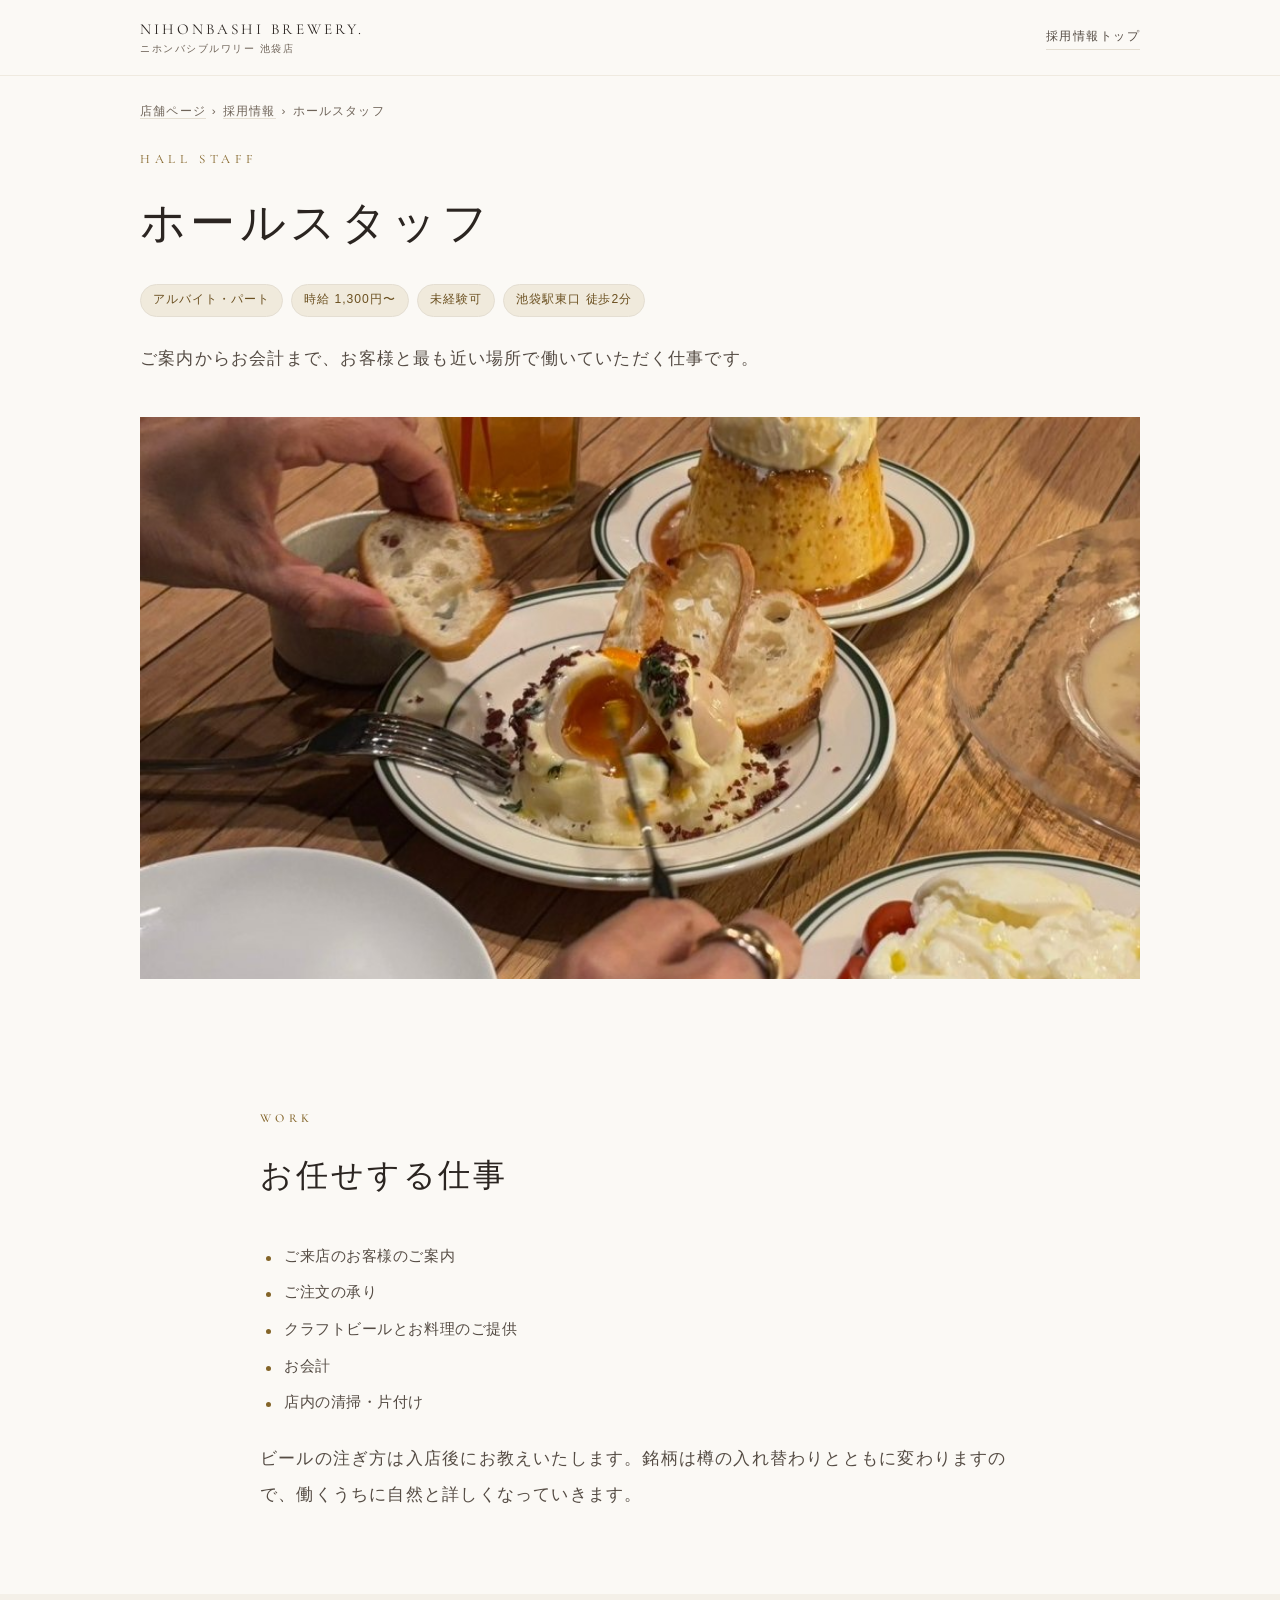
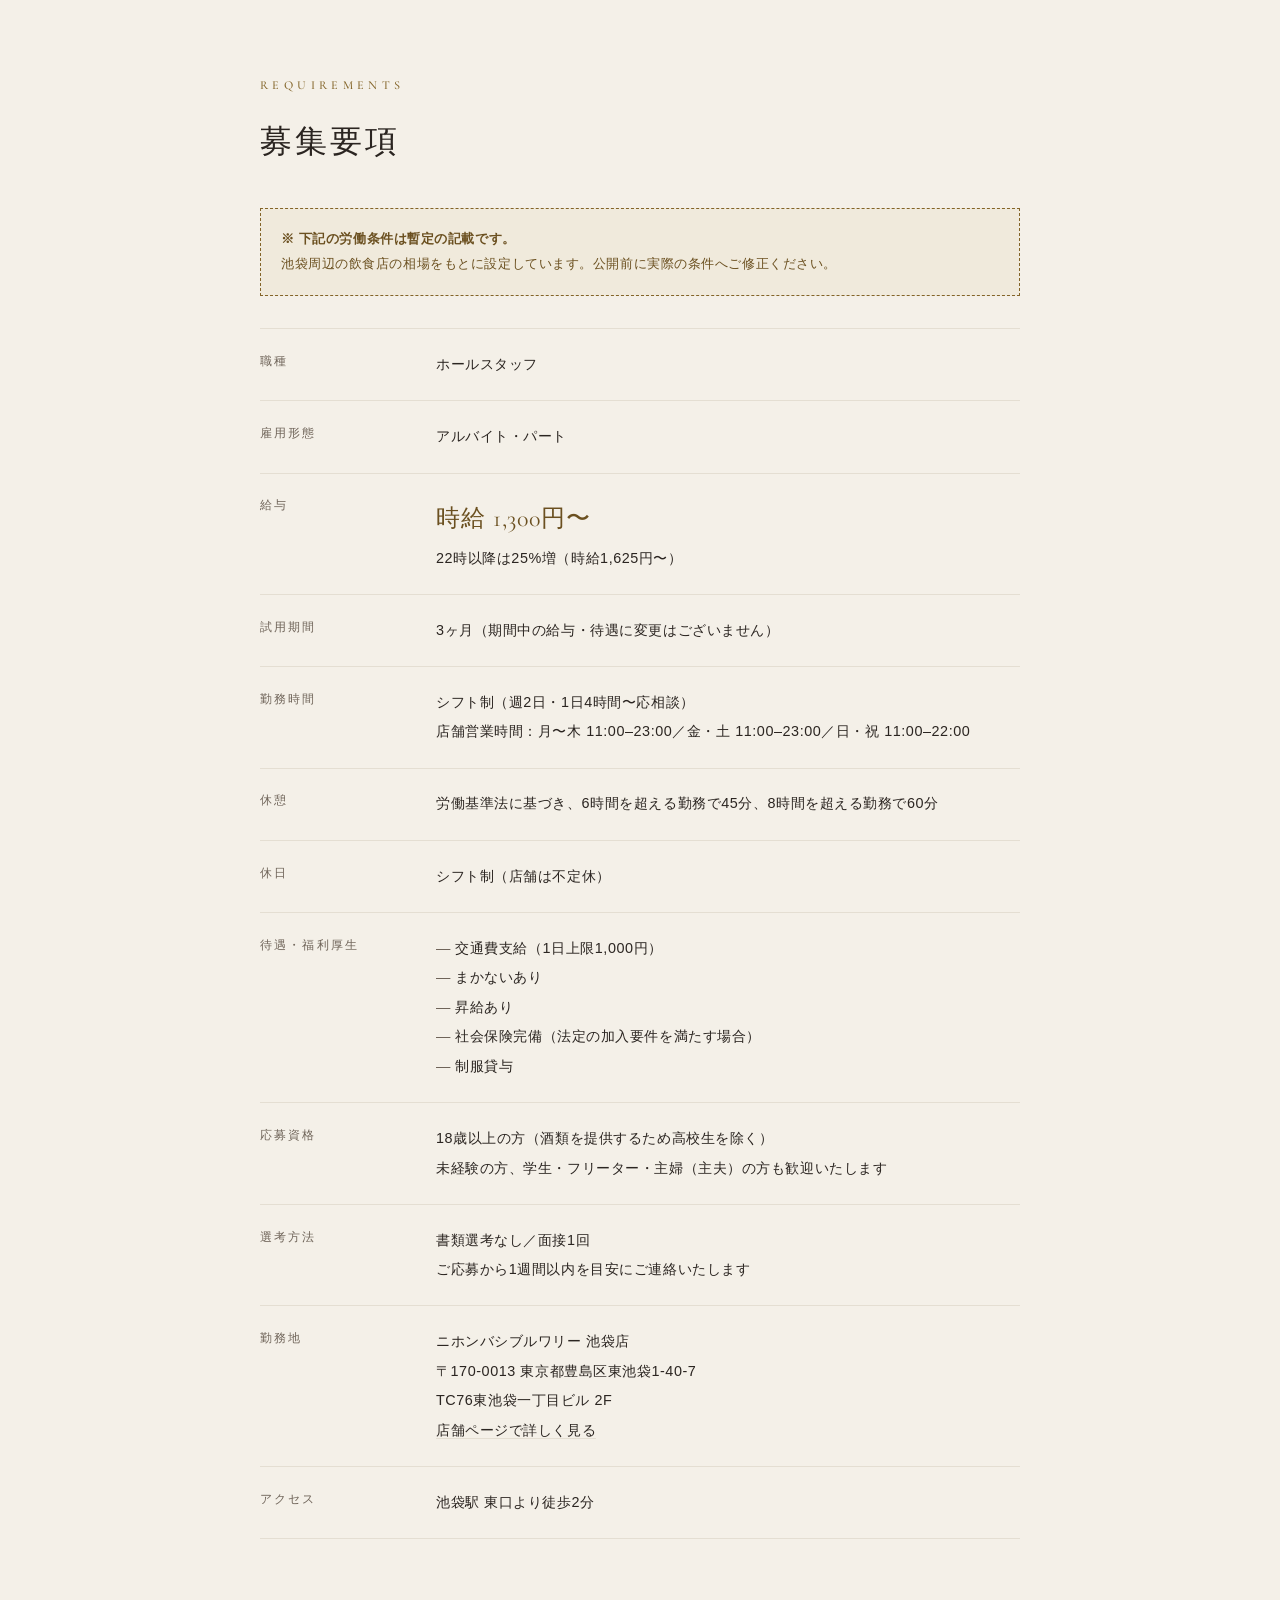
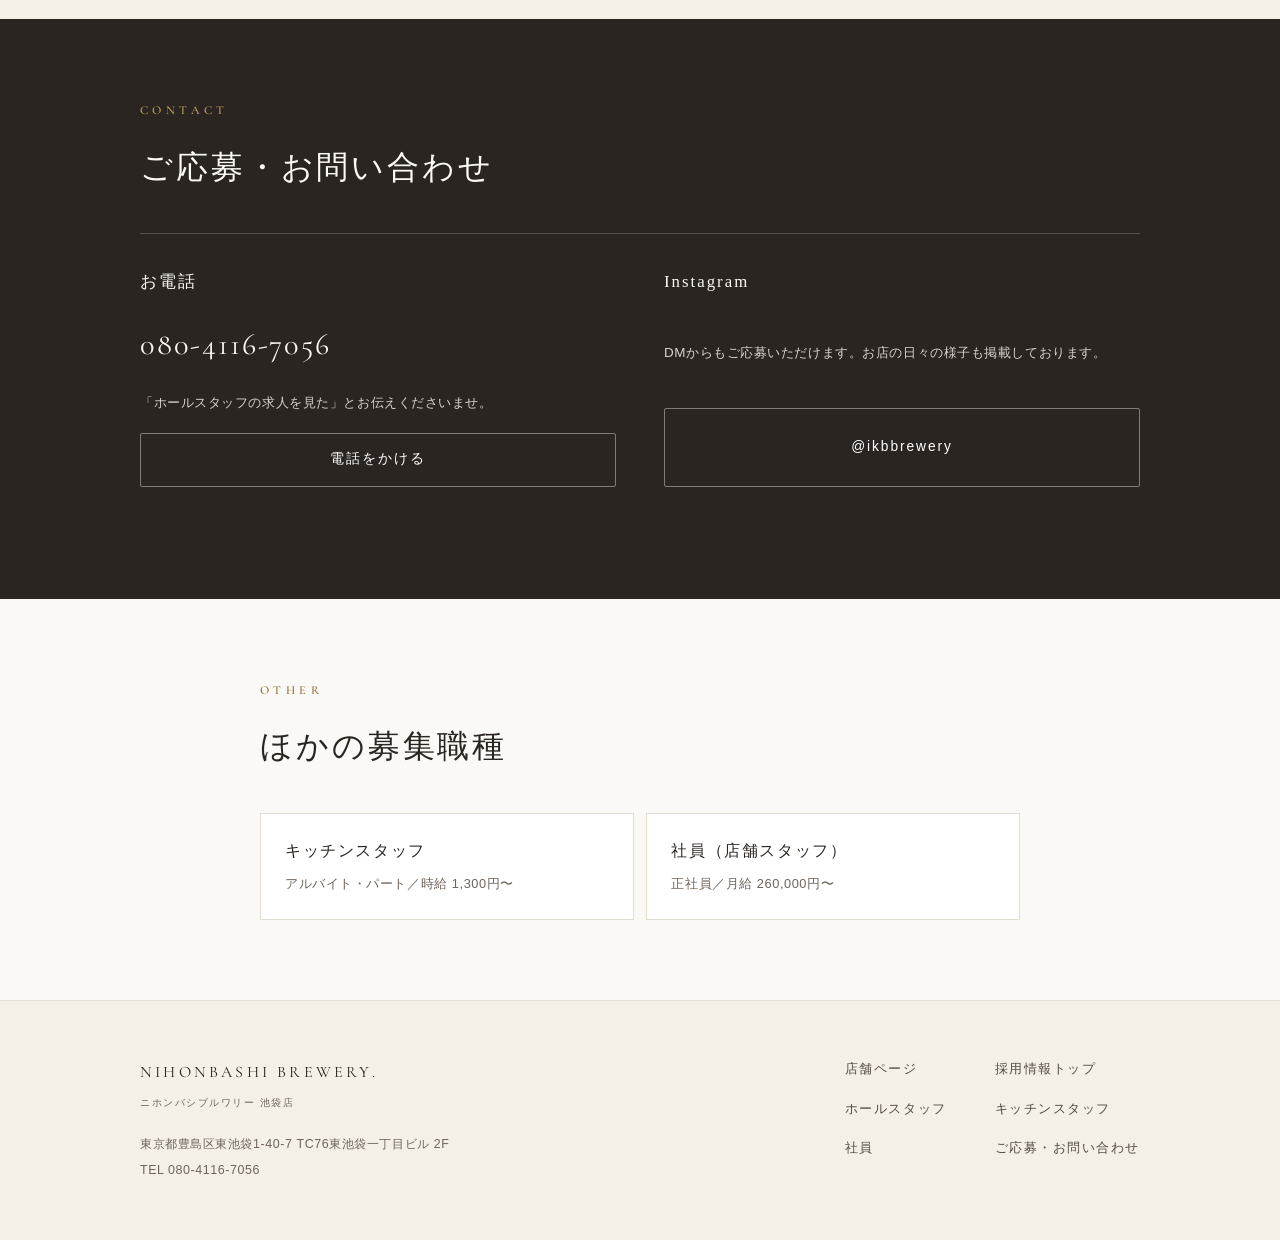
==== recruit-hall.html @ 5396f788 "Split recruitment into per-position pages with JobPosting data Google for Jobs requires one job per " ====
<!DOCTYPE html>
<html lang="ja">
<head>
<meta charset="UTF-8">
<meta name="viewport" content="width=device-width, initial-scale=1">

<!-- ===========================================================
     ！！ 公開前に必ずお読みください ！！

     このページの労働条件は「一般的な相場」に基づく暫定値です。
     実際の条件に置き換えてから公開してください。

       給与     … 池袋周辺の飲食店の相場（時給1,250〜1,400円台）を参考に設定
       東京都最低賃金 … 1,226円（2025年10月3日〜）
       そのほか … 交通費・まかない・試用期間などは一般的な例

     職業安定法により、実際と異なる労働条件の記載は禁じられています。
     また下部の JobPosting 構造化データは、ページ表示と同じ値である
     必要があります。数値を変更する際は両方を必ず揃えてください。

     条件を確定させたら、次の robots メタタグの行を削除してください。
     =========================================================== -->
<meta name="robots" content="noindex, nofollow">

<title>ホールスタッフの求人｜ニホンバシブルワリー 池袋店</title>
<meta name="description" content="ニホンバシブルワリー 池袋店のホールスタッフ（アルバイト・パート／時給 1,300円〜）の募集要項です。池袋駅東口より徒歩2分。ご案内からお会計まで、お客様と最も近い場所で働いていただく仕事です。">
<link rel="canonical" href="https://bigbabyboy24-collab.github.io/lp-test/recruit-hall.html">

<meta property="og:type" content="website">
<meta property="og:site_name" content="ニホンバシブルワリー 池袋店">
<meta property="og:title" content="ホールスタッフの求人｜ニホンバシブルワリー 池袋店">
<meta property="og:description" content="アルバイト・パート／時給 1,300円〜。池袋駅東口より徒歩2分。ご案内からお会計まで、お客様と最も近い場所で働いていただく仕事です。">
<meta property="og:url" content="https://bigbabyboy24-collab.github.io/lp-test/recruit-hall.html">
<meta property="og:image" content="https://bigbabyboy24-collab.github.io/lp-test/images/recruit-og.jpg">
<meta property="og:image:width" content="1200">
<meta property="og:image:height" content="630">
<meta property="og:locale" content="ja_JP">
<meta name="twitter:card" content="summary_large_image">
<meta name="twitter:title" content="ホールスタッフの求人｜ニホンバシブルワリー 池袋店">
<meta name="twitter:description" content="アルバイト・パート／時給 1,300円〜。池袋駅東口より徒歩2分。">
<meta name="twitter:image" content="https://bigbabyboy24-collab.github.io/lp-test/images/recruit-og.jpg">
<meta name="theme-color" content="#FBF9F5">

<link rel="preconnect" href="https://fonts.googleapis.com">
<link rel="preconnect" href="https://fonts.gstatic.com" crossorigin>
<link rel="stylesheet" href="https://fonts.googleapis.com/css2?family=Cormorant+Garamond:wght@400;500&display=swap">

<!-- ===== 構造化データ（JobPosting）=====
     ページ上の表示と同じ値にしてください。数値を変えたら両方を更新すること。
     datePosted / validThrough は公開時の日付に差し替えてください。 -->
<script type="application/ld+json">
{
  "@context": "https://schema.org",
  "@type": "JobPosting",
  "title": "ホールスタッフ",
  "description": "<p>ご案内からお会計まで、お客様と最も近い場所で働いていただく仕事です。</p><ul><li>ご来店のお客様のご案内</li><li>ご注文の承り</li><li>クラフトビールとお料理のご提供</li><li>お会計</li><li>店内の清掃・片付け</li></ul><p>ビールの注ぎ方は入店後にお教えいたします。銘柄は樽の入れ替わりとともに変わりますので、働くうちに自然と詳しくなっていきます。</p>",
  "identifier": { "@type": "PropertyValue", "name": "ニホンバシブルワリー 池袋店", "value": "recruit-hall" },
  "datePosted": "2026-07-28",
  "validThrough": "2026-12-31",
  "employmentType": "PART_TIME",
  "hiringOrganization": {
    "@type": "Organization",
    "name": "ニホンバシブルワリー 池袋店",
    "sameAs": "https://bigbabyboy24-collab.github.io/lp-test/",
    "logo": "https://bigbabyboy24-collab.github.io/lp-test/images/og.jpg"
  },
  "jobLocation": {
    "@type": "Place",
    "address": {
      "@type": "PostalAddress",
      "streetAddress": "東池袋1-40-7 TC76東池袋一丁目ビル 2F",
      "addressLocality": "豊島区",
      "addressRegion": "東京都",
      "postalCode": "170-0013",
      "addressCountry": "JP"
    }
  },
  "baseSalary": {
    "@type": "MonetaryAmount",
    "currency": "JPY",
    "value": { "@type": "QuantitativeValue", "value": 1300, "unitText": "HOUR" }
  },
  "jobLocationType": null,
  "directApply": false
}
</script>

<style>
:root {
  --paper:#FBF9F5; --paper-2:#F4F0E8; --white:#FFF; --line:#E4DED2; --line-2:#EFEAE0;
  --ink:#2B2521; --ink-2:#554C44; --ink-3:#6F6459;
  --bronze:#836428; --bronze-deep:#6B5020; --bronze-tint:#F0EADC;
  --header-h:62px; --r:2px;
  --mincho:"Hiragino Mincho ProN","Yu Mincho","YuMincho","Noto Serif JP","MS PMincho",serif;
  --gothic:"Hiragino Sans","Hiragino Kaku Gothic ProN","Yu Gothic","YuGothic","Noto Sans JP","Helvetica Neue",Arial,sans-serif;
  --latin:"Cormorant Garamond","Palatino",Georgia,serif;
  --ease:cubic-bezier(.25,.46,.45,.94);
}
*,*::before,*::after{box-sizing:border-box}
html{scroll-behavior:smooth;scroll-padding-top:calc(var(--header-h) + 12px);-webkit-text-size-adjust:100%}
body{margin:0;background:var(--paper);color:var(--ink-2);font-family:var(--gothic);
  font-size:16px;line-height:1.95;letter-spacing:.035em;-webkit-font-smoothing:antialiased;overflow-wrap:anywhere}
img,svg{display:block;max-width:100%;border:0}
img{height:auto}
ul,ol,dl,dd,figure{margin:0;padding:0}
li{list-style:none}
h1,h2,h3,p{margin:0}
a{color:inherit;text-decoration:none}
:focus-visible{outline:2px solid var(--bronze);outline-offset:4px}
@media (prefers-reduced-motion:reduce){
  html{scroll-behavior:auto}
  *,*::before,*::after{animation-duration:.001ms!important;transition-duration:.001ms!important}
}
.container{width:min(1000px,100% - 2.5rem);margin-inline:auto}
.narrow{width:min(760px,100% - 2.5rem);margin-inline:auto}
.skip-link{position:absolute;left:-9999px;top:0;z-index:200;padding:.8rem 1.25rem;background:var(--ink);color:var(--paper)}
.skip-link:focus{left:0}
.note{margin-top:1.5rem;color:var(--ink-3);font-size:.78rem;line-height:1.95}

.label{display:block;margin-bottom:1.1rem;font-family:var(--latin);font-size:.76rem;font-weight:500;
  letter-spacing:.36em;text-transform:uppercase;color:var(--bronze)}
.title{font-family:var(--mincho);font-weight:500;font-size:clamp(1.4rem,5.2vw,2rem);
  line-height:1.65;letter-spacing:.09em;color:var(--ink)}
.lead{margin-top:1.5rem;font-family:var(--mincho);font-size:clamp(1rem,3.6vw,1.08rem);
  line-height:2.1;letter-spacing:.07em;color:var(--ink-2)}
.section{padding:clamp(3rem,8vw,5rem) 0}
.section-tint{background:var(--paper-2)}
.section-head{margin-bottom:clamp(1.75rem,4vw,2.5rem)}

.btn{display:flex;align-items:center;justify-content:center;gap:.6em;width:100%;min-height:54px;
  padding:.9em 1.75em;border:1px solid transparent;border-radius:var(--r);
  font-size:.86rem;font-weight:500;letter-spacing:.14em;line-height:1.5;text-align:center;cursor:pointer;
  transition:background-color .45s var(--ease),color .45s var(--ease),border-color .45s var(--ease)}
.btn-primary{background:var(--bronze);color:var(--white)}
.btn-primary:hover{background:var(--bronze-deep)}
.btn-outline{background:transparent;color:var(--ink);border-color:var(--line)}
.btn-outline:hover{background:var(--white);border-color:var(--bronze)}
.btn-onDark{background:transparent;color:var(--white);border-color:rgba(255,255,255,.4)}
.btn-onDark:hover{background:rgba(255,255,255,.1);border-color:#fff}

.site-header{position:fixed;inset:0 0 auto 0;z-index:100;height:var(--header-h);
  background:rgba(251,249,245,.94);backdrop-filter:saturate(120%) blur(10px);
  -webkit-backdrop-filter:saturate(120%) blur(10px);border-bottom:1px solid var(--line-2)}
.header-inner{height:100%;display:flex;align-items:center;justify-content:space-between;gap:1rem}
.brand{display:grid;gap:.2rem;line-height:1.3}
.brand-en{font-family:var(--latin);font-size:.95rem;letter-spacing:.2em;color:var(--ink)}
.brand-ja{font-size:.6rem;letter-spacing:.16em;color:var(--ink-3)}
.header-back{font-size:.74rem;letter-spacing:.12em;color:var(--ink-2);border-bottom:1px solid var(--line);
  transition:color .45s var(--ease),border-color .45s var(--ease)}
.header-back:hover{color:var(--bronze);border-bottom-color:var(--bronze)}

.crumb{padding-top:calc(var(--header-h) + 1.5rem);font-size:.74rem;letter-spacing:.1em;color:var(--ink-3)}
.crumb a{border-bottom:1px solid var(--line)}
.crumb a:hover{color:var(--bronze);border-bottom-color:var(--bronze)}
.crumb span{margin:0 .5em}

.job-hero{padding:1.5rem 0 clamp(2rem,6vw,3rem)}
.job-en{display:block;margin-bottom:1rem;font-family:var(--latin);font-size:.8rem;
  letter-spacing:.36em;text-transform:uppercase;color:var(--bronze)}
.job-title{font-family:var(--mincho);font-weight:500;font-size:clamp(1.75rem,7vw,2.8rem);
  line-height:1.6;letter-spacing:.1em;color:var(--ink)}
.job-tags{display:flex;flex-wrap:wrap;gap:.5rem;margin-top:1.5rem}
.job-tag{padding:.3em 1em;background:var(--bronze-tint);border:1px solid var(--line);
  border-radius:999px;font-size:.76rem;letter-spacing:.08em;color:var(--bronze-deep)}
.job-figure{overflow:hidden;aspect-ratio:16/9;background:var(--paper-2);margin-top:clamp(1.75rem,5vw,2.5rem)}
.job-figure img{width:100%;height:100%;object-fit:cover}

.duty-list{display:grid;gap:.5rem;margin-top:1.5rem}
.duty-list li{position:relative;padding-left:1.5rem;font-size:.92rem}
.duty-list li::before{content:"";position:absolute;left:.35rem;top:.95em;
  width:5px;height:5px;background:var(--bronze);border-radius:50%}

.req-table{border-top:1px solid var(--line)}
.req-row{display:grid;gap:.3rem;padding:1.15rem 0;border-bottom:1px solid var(--line)}
.req-row dt{font-size:.74rem;letter-spacing:.18em;color:var(--ink-3)}
.req-row dd{font-size:.9rem;line-height:2.05;color:var(--ink)}
.req-row dd a{color:var(--ink);border-bottom:1px solid var(--line)}
.req-row dd a:hover{color:var(--bronze);border-bottom-color:var(--bronze)}
.pay{font-family:var(--latin);font-size:1.5rem;letter-spacing:.04em;color:var(--bronze-deep)}
.welfare-list li{position:relative;padding-left:1.2rem}
.welfare-list li::before{content:"—";position:absolute;left:0;color:var(--ink-3)}

.draft{margin:0 0 clamp(1.5rem,4vw,2rem);padding:1.15rem 1.25rem;
  background:var(--bronze-tint);border:1px dashed var(--bronze);
  font-size:.82rem;line-height:1.9;color:var(--bronze-deep)}
.draft strong{color:var(--bronze-deep)}

.section-dark{background:var(--ink);color:rgba(251,249,245,.86)}
.section-dark .title{color:var(--paper)}
.section-dark .label{color:#C9A961}
.apply-grid{display:grid;gap:0;border-top:1px solid rgba(251,249,245,.2)}
.apply-card{display:grid;gap:1rem;padding:2rem 0;border-bottom:1px solid rgba(251,249,245,.2)}
.apply-card h3{font-family:var(--mincho);font-size:1.05rem;font-weight:500;letter-spacing:.12em;color:var(--paper)}
.apply-card p{font-size:.84rem;color:rgba(251,249,245,.82)}
.apply-tel{font-family:var(--latin);font-size:1.9rem;letter-spacing:.06em;color:var(--paper)}
.apply-tel:hover{opacity:.75}

.other-jobs{display:grid;gap:.8rem;margin-top:1.5rem}
.other-job{display:block;padding:1.35rem 1.5rem;background:var(--white);border:1px solid var(--line);
  transition:border-color .45s var(--ease)}
.other-job:hover{border-color:var(--bronze)}
.other-job strong{display:block;font-family:var(--mincho);font-size:1rem;font-weight:500;
  letter-spacing:.1em;color:var(--ink)}
.other-job span{font-size:.8rem;color:var(--ink-3)}

.site-footer{padding:clamp(2.5rem,7vw,3.5rem) 0 calc(5rem + env(safe-area-inset-bottom));
  background:var(--paper-2);border-top:1px solid var(--line)}
.footer-inner{display:grid;gap:1.75rem}
.site-footer .brand-en{color:var(--ink);font-size:1rem}
.site-footer .brand-ja{color:var(--ink-3);margin-top:.35rem}
.footer-addr{margin-top:1.15rem;font-size:.78rem;line-height:2.1;color:var(--ink-3)}
.footer-nav{display:grid;gap:.9rem}
.footer-nav a{font-size:.8rem;letter-spacing:.12em;color:var(--ink-2);transition:color .45s var(--ease)}
.footer-nav a:hover{color:var(--bronze)}

.sticky-cta{position:fixed;z-index:95;inset:auto 0 0 0;display:grid;grid-template-columns:1fr 1fr;gap:1px;
  background:var(--line);border-top:1px solid var(--line);transform:translateY(110%);
  transition:transform .5s var(--ease)}
.sticky-cta.is-visible{transform:none}
.sticky-cta .btn{min-height:56px;padding:.8em .5em calc(.8em + env(safe-area-inset-bottom));
  border:0;border-radius:0;font-size:.8rem;letter-spacing:.1em}
.sticky-cta .btn-outline{background:var(--paper)}

.reveal{opacity:0;transform:translateY(12px);transition:opacity 1.2s var(--ease),transform 1.2s var(--ease)}
.reveal.is-in{opacity:1;transform:none}

@media (min-width:768px){
  :root{--header-h:76px}
  .container{width:min(1000px,100% - 4rem)}
  .narrow{width:min(760px,100% - 4rem)}
  .req-row{grid-template-columns:9rem 1fr;gap:2rem;padding:1.3rem 0}
  .apply-grid{grid-template-columns:repeat(2,1fr);column-gap:3rem}
  .apply-card{border-bottom:0}
  .other-jobs{grid-template-columns:repeat(2,1fr)}
  .footer-inner{grid-template-columns:1fr auto;gap:4rem;align-items:start}
  .footer-nav{grid-template-columns:repeat(2,auto);gap:.9rem 3rem}
  .site-footer{padding-bottom:clamp(2.5rem,7vw,3.5rem)}
  .sticky-cta{display:none}
}
</style>
</head>
<body>

<a class="skip-link" href="#main">本文へスキップ</a>

<header class="site-header">
  <div class="container header-inner">
    <a class="brand" href="index.html">
      <span class="brand-en">NIHONBASHI BREWERY.</span>
      <span class="brand-ja">ニホンバシブルワリー 池袋店</span>
    </a>
    <a class="header-back" href="recruit.html">採用情報トップ</a>
  </div>
</header>

<main id="main">

  <nav class="container crumb" aria-label="パンくずリスト">
    <a href="index.html">店舗ページ</a><span>›</span><a href="recruit.html">採用情報</a><span>›</span>ホールスタッフ
  </nav>

  <section class="container job-hero">
    <p class="job-en">Hall Staff</p>
    <h1 class="job-title">ホールスタッフ</h1>
    <div class="job-tags">
      <span class="job-tag">アルバイト・パート</span>
      <span class="job-tag">時給 1,300円〜</span>
      <span class="job-tag">未経験可</span>
      <span class="job-tag">池袋駅東口 徒歩2分</span>
    </div>
    <p class="lead">ご案内からお会計まで、お客様と最も近い場所で働いていただく仕事です。</p>

    <figure class="job-figure">
      <img src="images/recruit-2.jpg" alt="お客様の席でデザートを取り分けるホールスタッフの手元" width="1200" height="675" loading="lazy" decoding="async">
    </figure>
  </section>

  <section class="section">
    <div class="narrow">
      <div class="section-head">
        <span class="label">Work</span>
        <h2 class="title">お任せする仕事</h2>
      </div>
      <ul class="duty-list">
          <li>ご来店のお客様のご案内</li>
          <li>ご注文の承り</li>
          <li>クラフトビールとお料理のご提供</li>
          <li>お会計</li>
          <li>店内の清掃・片付け</li>
      </ul>
      <p class="lead">ビールの注ぎ方は入店後にお教えいたします。銘柄は樽の入れ替わりとともに変わりますので、働くうちに自然と詳しくなっていきます。</p>
    </div>
  </section>

  <section class="section section-tint">
    <div class="narrow">
      <div class="section-head">
        <span class="label">Requirements</span>
        <h2 class="title">募集要項</h2>
      </div>

      <p class="draft">
        <strong>※ 下記の労働条件は暫定の記載です。</strong><br>
        池袋周辺の飲食店の相場をもとに設定しています。公開前に実際の条件へご修正ください。
      </p>

      <dl class="req-table">
        <div class="req-row"><dt>職種</dt><dd>ホールスタッフ</dd></div>
        <div class="req-row"><dt>雇用形態</dt><dd>アルバイト・パート</dd></div>
        <div class="req-row"><dt>給与</dt>
          <dd><span class="pay">時給 1,300円〜</span><br>22時以降は25%増（時給1,625円〜）</dd></div>
        <div class="req-row"><dt>試用期間</dt><dd>3ヶ月（期間中の給与・待遇に変更はございません）</dd></div>
        <div class="req-row"><dt>勤務時間</dt><dd>シフト制（週2日・1日4時間〜応相談）<br>店舗営業時間：月〜木 11:00–23:00／金・土 11:00–23:00／日・祝 11:00–22:00</dd></div>
        <div class="req-row"><dt>休憩</dt><dd>労働基準法に基づき、6時間を超える勤務で45分、8時間を超える勤務で60分</dd></div>
        <div class="req-row"><dt>休日</dt><dd>シフト制（店舗は不定休）</dd></div>
        <div class="req-row"><dt>待遇・福利厚生</dt>
          <dd><ul class="welfare-list">
              <li>交通費支給（1日上限1,000円）</li>
              <li>まかないあり</li>
              <li>昇給あり</li>
              <li>社会保険完備（法定の加入要件を満たす場合）</li>
              <li>制服貸与</li>
          </ul></dd></div>
        <div class="req-row"><dt>応募資格</dt><dd>18歳以上の方（酒類を提供するため高校生を除く）<br>未経験の方、学生・フリーター・主婦（主夫）の方も歓迎いたします</dd></div>
        <div class="req-row"><dt>選考方法</dt><dd>書類選考なし／面接1回<br>ご応募から1週間以内を目安にご連絡いたします</dd></div>
        <div class="req-row"><dt>勤務地</dt>
          <dd>ニホンバシブルワリー 池袋店<br>〒170-0013 東京都豊島区東池袋1-40-7<br>TC76東池袋一丁目ビル 2F<br>
          <a href="index.html#info">店舗ページで詳しく見る</a></dd></div>
        <div class="req-row"><dt>アクセス</dt><dd>池袋駅 東口より徒歩2分</dd></div>
      </dl>
    </div>
  </section>

  <section class="section section-dark" id="apply">
    <div class="container">
      <div class="section-head">
        <span class="label">Contact</span>
        <h2 class="title">ご応募・お問い合わせ</h2>
      </div>
      <ul class="apply-grid">
        <li class="apply-card">
          <h3>お電話</h3>
          <a class="apply-tel" href="tel:08041167056">080-4116-7056</a>
          <p>「ホールスタッフの求人を見た」とお伝えくださいませ。</p>
          <a class="btn btn-onDark" href="tel:08041167056">電話をかける</a>
        </li>
        <li class="apply-card">
          <h3>Instagram</h3>
          <p>DMからもご応募いただけます。お店の日々の様子も掲載しております。</p>
          <a class="btn btn-onDark" href="https://www.instagram.com/ikbbrewery/" target="_blank" rel="noopener">@ikbbrewery</a>
        </li>
      </ul>
    </div>
  </section>

  <section class="section">
    <div class="narrow">
      <div class="section-head">
        <span class="label">Other</span>
        <h2 class="title">ほかの募集職種</h2>
      </div>
      <div class="other-jobs">
        <a class="other-job" href="recruit-kitchen.html"><strong>キッチンスタッフ</strong><span>アルバイト・パート／時給 1,300円〜</span></a>
        <a class="other-job" href="recruit-staff.html"><strong>社員（店舗スタッフ）</strong><span>正社員／月給 260,000円〜</span></a>
      </div>
    </div>
  </section>

</main>

<footer class="site-footer" id="siteFooter">
  <div class="container footer-inner">
    <div class="footer-brand">
      <p class="brand-en">NIHONBASHI BREWERY.</p>
      <p class="brand-ja">ニホンバシブルワリー 池袋店</p>
      <p class="footer-addr">東京都豊島区東池袋1-40-7 TC76東池袋一丁目ビル 2F<br>TEL 080-4116-7056</p>
    </div>
    <nav class="footer-nav" aria-label="フッターナビゲーション">
      <a href="index.html">店舗ページ</a>
      <a href="recruit.html">採用情報トップ</a>
      <a href="recruit-hall.html">ホールスタッフ</a>
      <a href="recruit-kitchen.html">キッチンスタッフ</a>
      <a href="recruit-staff.html">社員</a>
      <a href="#apply">ご応募・お問い合わせ</a>
    </nav>
  </div>
</footer>

<div class="sticky-cta" id="stickyCta">
  <a class="btn btn-primary" href="tel:08041167056">お電話でご応募</a>
  <a class="btn btn-outline" href="#apply">応募方法を見る</a>
</div>

<script>
(function(){
  'use strict';
  var cta=document.getElementById('stickyCta'),f=document.getElementById('siteFooter'),
      h=document.querySelector('.job-hero'),io='IntersectionObserver' in window;
  if(io&&cta&&h&&f){
    var past=false,at=false;
    function s(){cta.classList.toggle('is-visible',past&&!at);}
    new IntersectionObserver(function(e){past=!e[0].isIntersecting;s();},{threshold:0}).observe(h);
    new IntersectionObserver(function(e){at=e[0].isIntersecting;s();},{threshold:0}).observe(f);
  }
  if(!io||window.matchMedia('(prefers-reduced-motion: reduce)').matches)return;
  var t=document.querySelectorAll('.job-hero > *,.job-figure,.section-head,.duty-list,.req-table,.apply-card,.other-job');
  Array.prototype.forEach.call(t,function(el,i){el.classList.add('reveal');el.style.transitionDelay=(i%3)*120+'ms';});
  var ob=new IntersectionObserver(function(es){es.forEach(function(e){
    if(e.isIntersecting){e.target.classList.add('is-in');ob.unobserve(e.target);}});},
    {rootMargin:'0px 0px -8% 0px',threshold:.04});
  Array.prototype.forEach.call(t,function(el){ob.observe(el);});
})();
</script>
</body>
</html>
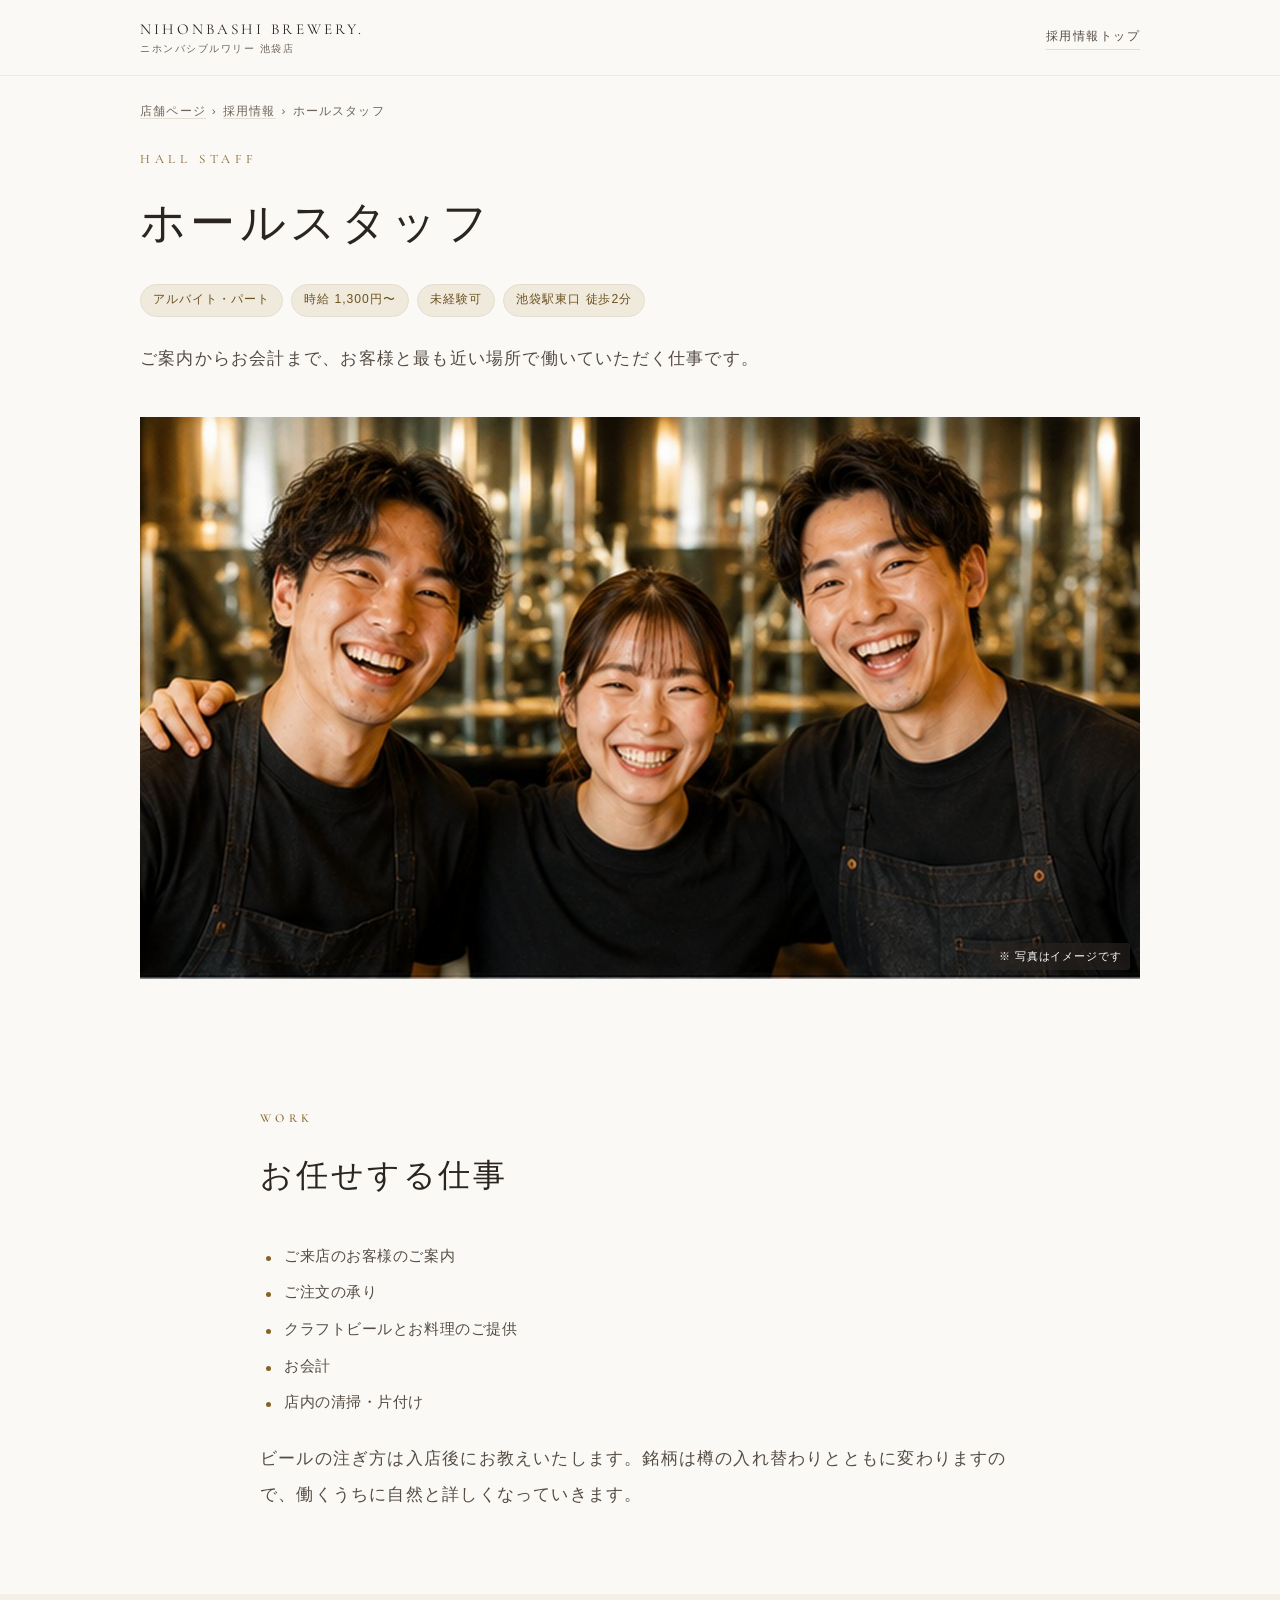
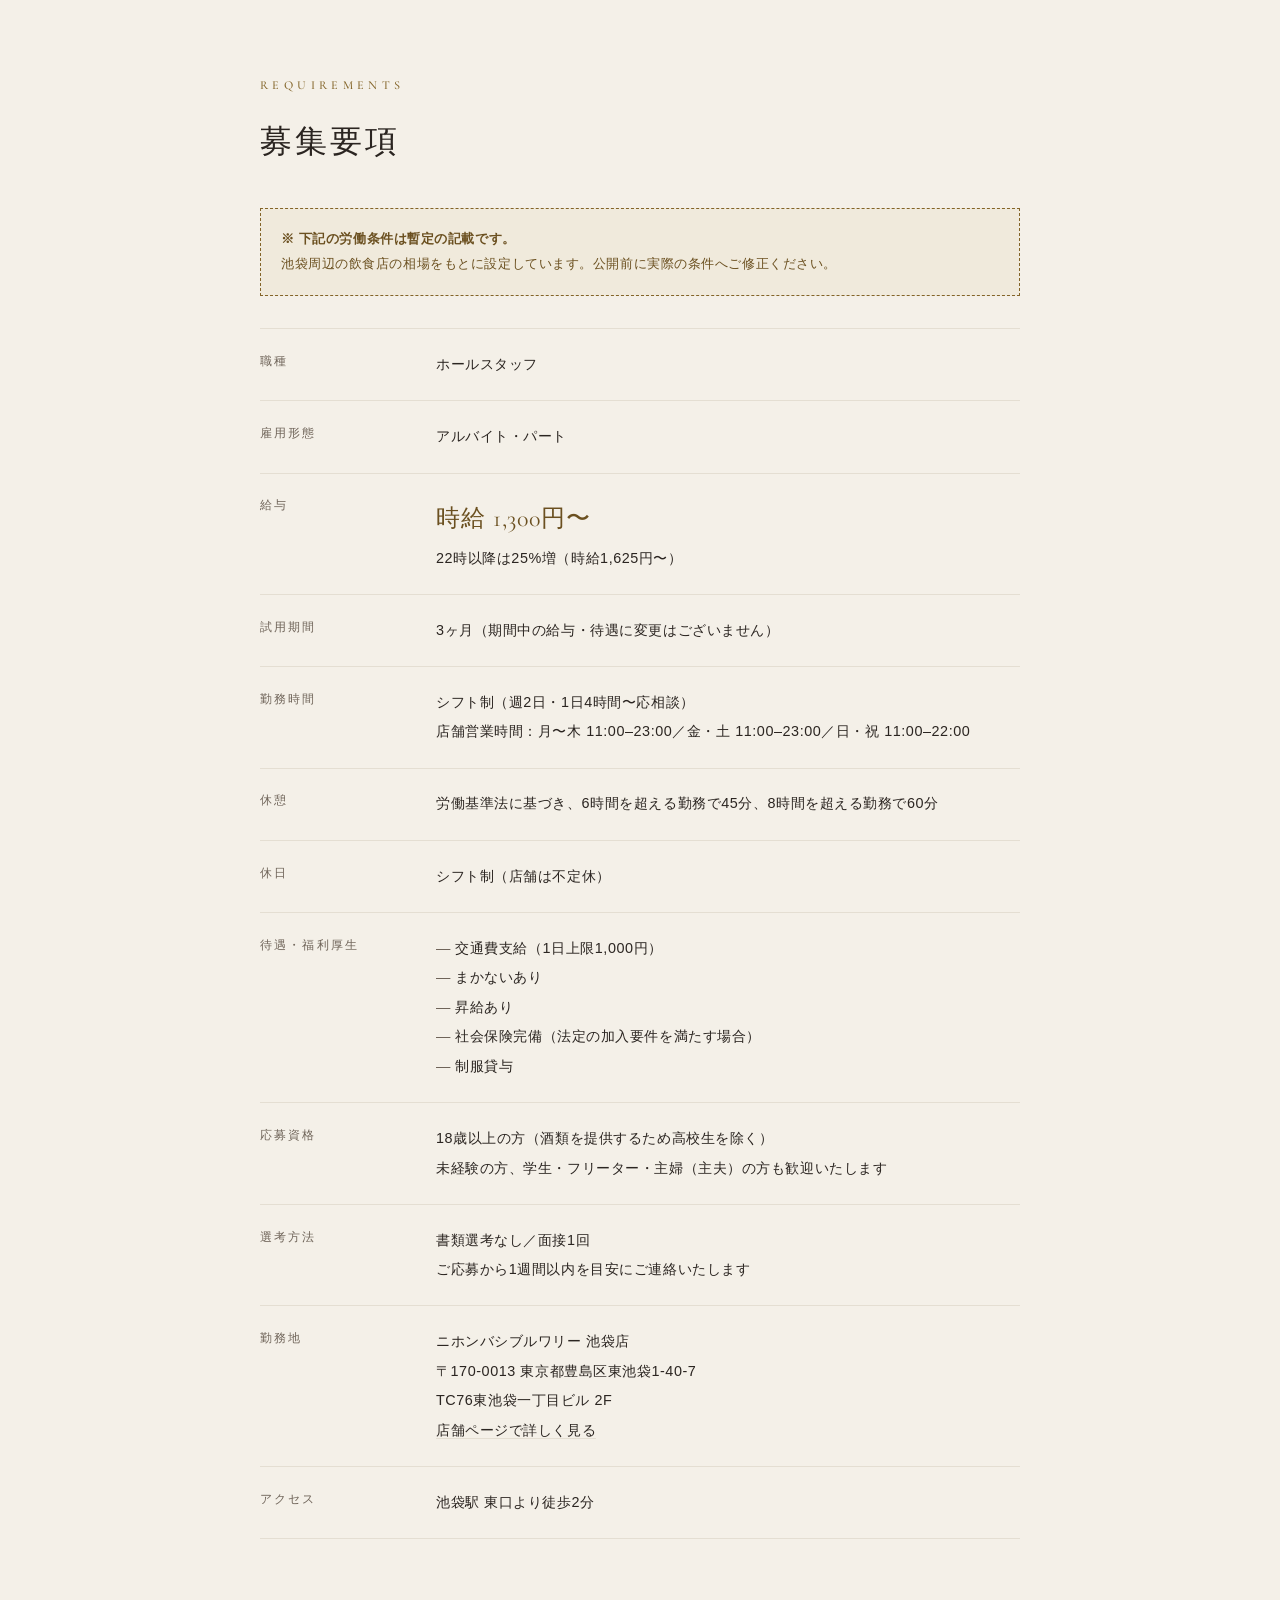
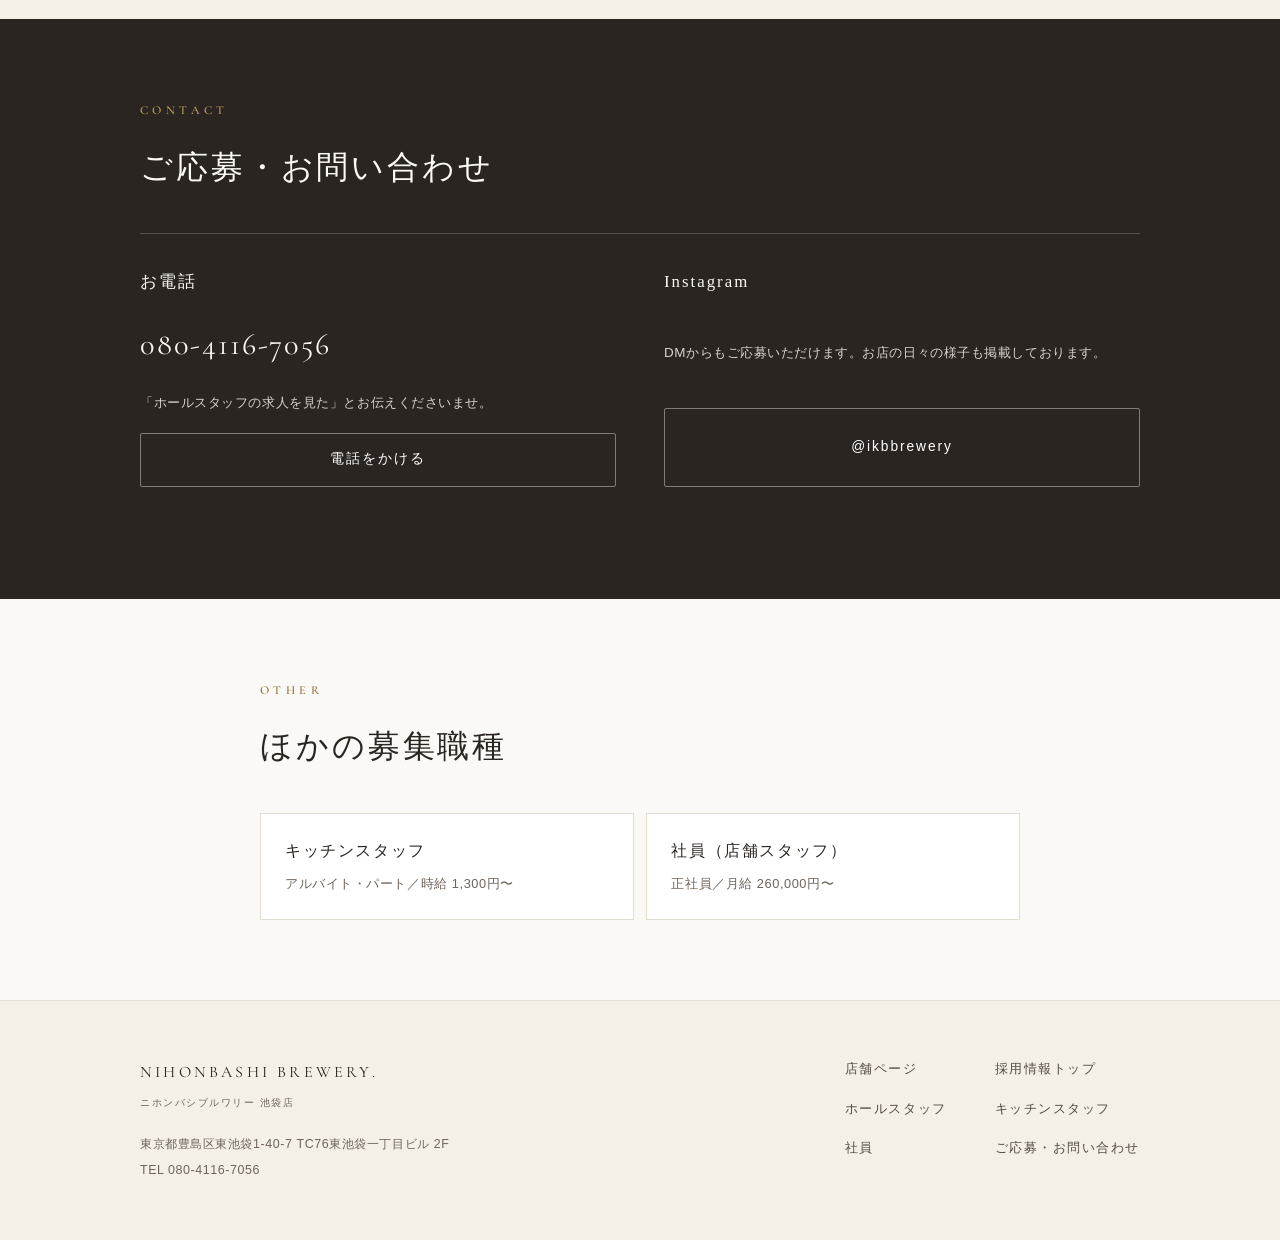
==== commit 1abd6d1e: "Use the supplied team photos on the recruitment pages Swap in the images from the 求人 folder: the rec" ====
--- a/recruit-hall.html
+++ b/recruit-hall.html
@@ -163,7 +163,9 @@
 .job-tag{padding:.3em 1em;background:var(--bronze-tint);border:1px solid var(--line);
   border-radius:999px;font-size:.76rem;letter-spacing:.08em;color:var(--bronze-deep)}
 .job-figure{overflow:hidden;aspect-ratio:16/9;background:var(--paper-2);margin-top:clamp(1.75rem,5vw,2.5rem)}
+.job-figure{position:relative}
 .job-figure img{width:100%;height:100%;object-fit:cover}
+.img-note{position:absolute;right:.6rem;bottom:.6rem;padding:.25em .8em;background:rgba(43,37,33,.62);border-radius:var(--r);font-size:.68rem;letter-spacing:.08em;color:#fff}
 
 .duty-list{display:grid;gap:.5rem;margin-top:1.5rem}
 .duty-list li{position:relative;padding-left:1.5rem;font-size:.92rem}
@@ -270,8 +272,11 @@
     </div>
     <p class="lead">ご案内からお会計まで、お客様と最も近い場所で働いていただく仕事です。</p>
 
+    <!-- ▼ 差し替え箇所：images/recruit-job-hall.jpg（1200×675 / 16:9）
+         現在は生成AIによるイメージ写真です。実在のスタッフではありません。 -->
     <figure class="job-figure">
-      <img src="images/recruit-2.jpg" alt="お客様の席でデザートを取り分けるホールスタッフの手元" width="1200" height="675" loading="lazy" decoding="async">
+      <img src="images/recruit-job-hall.jpg" alt="ホールスタッフのイメージ" width="1200" height="675" loading="lazy" decoding="async">
+      <figcaption class="img-note">※ 写真はイメージです</figcaption>
     </figure>
   </section>
 
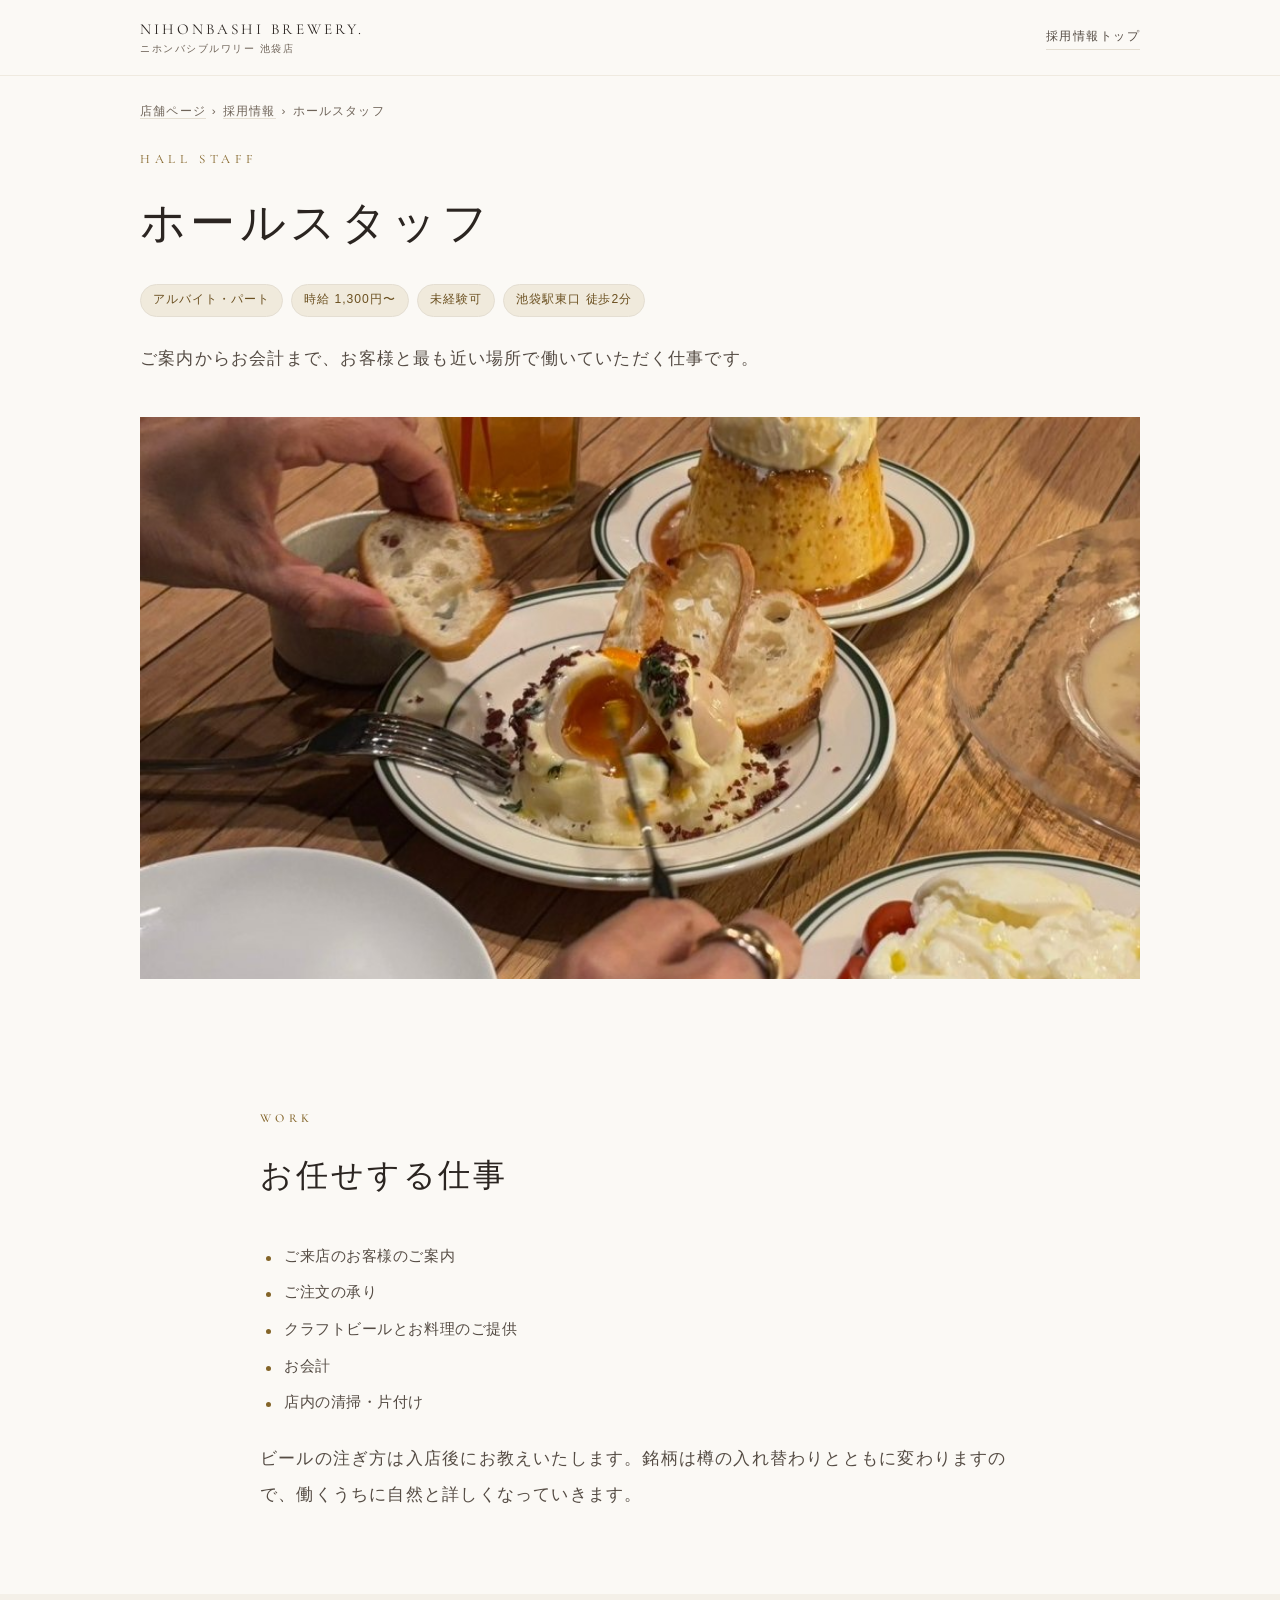
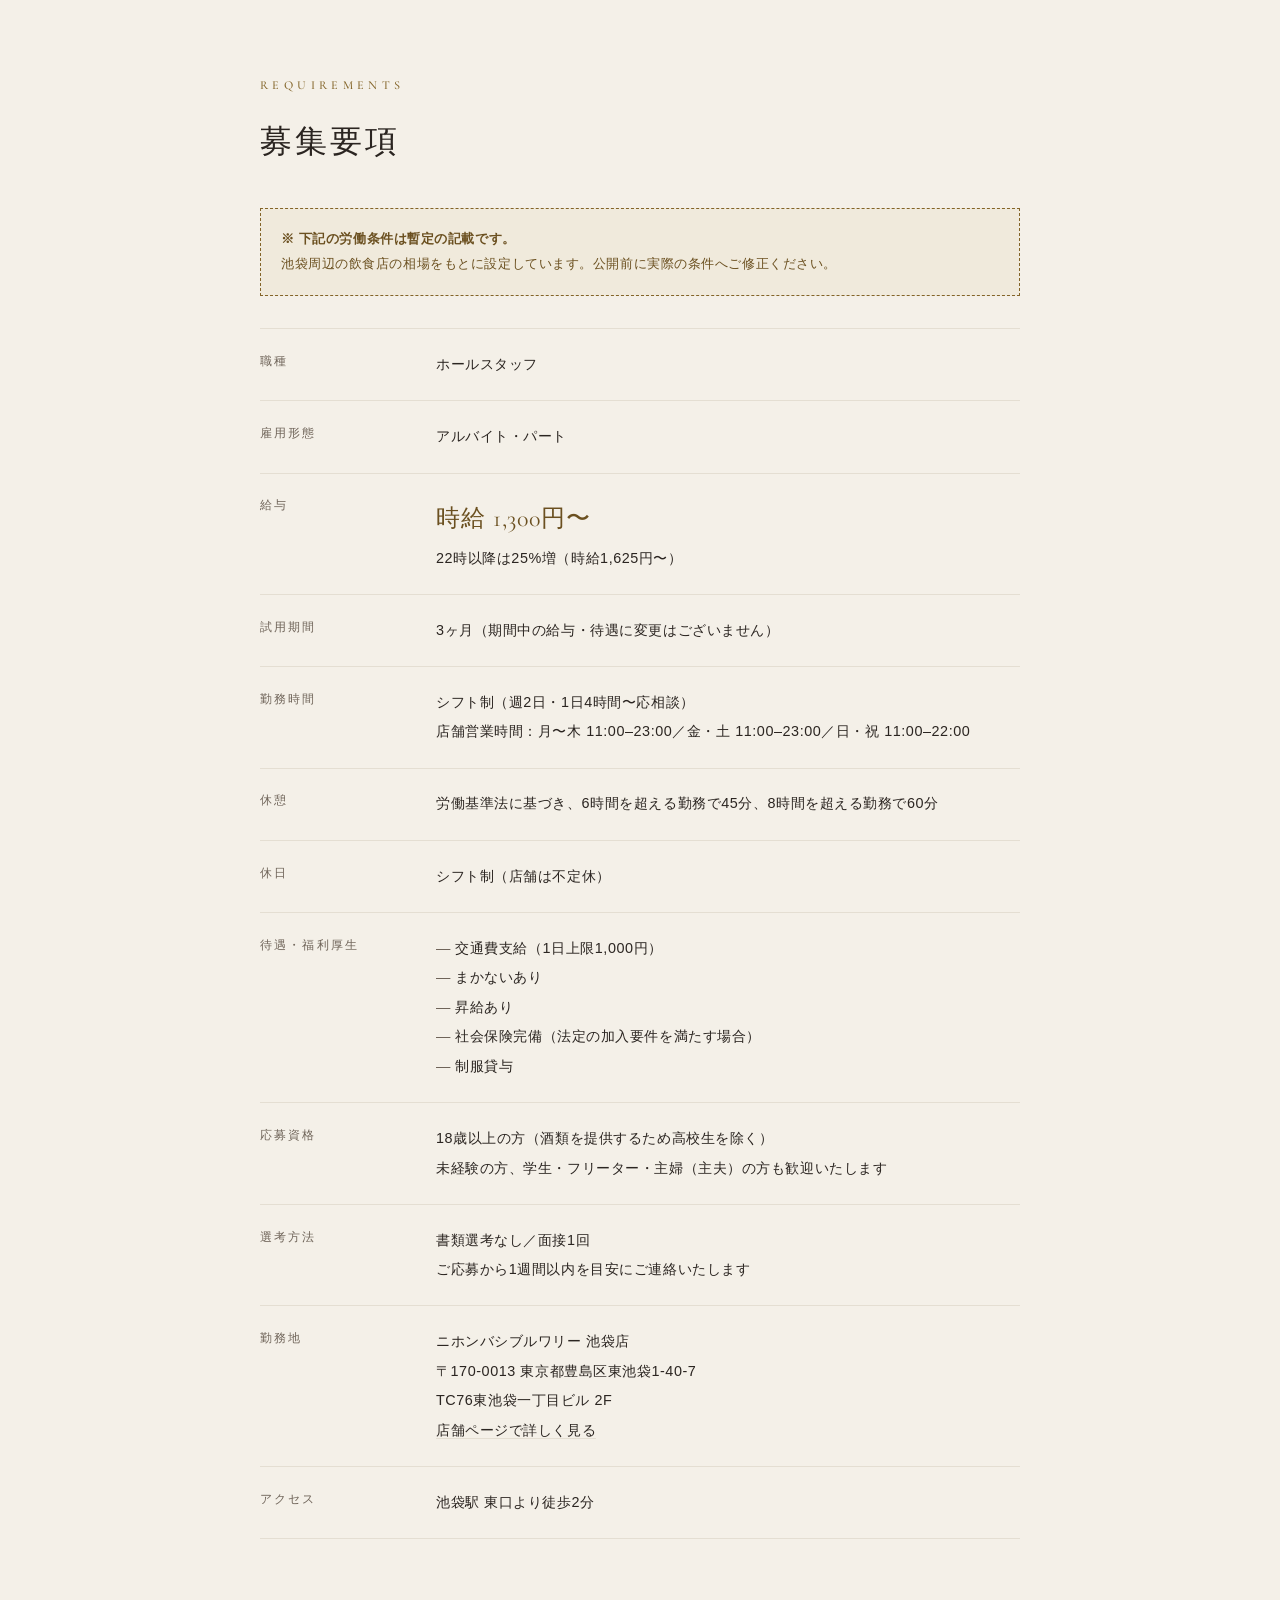
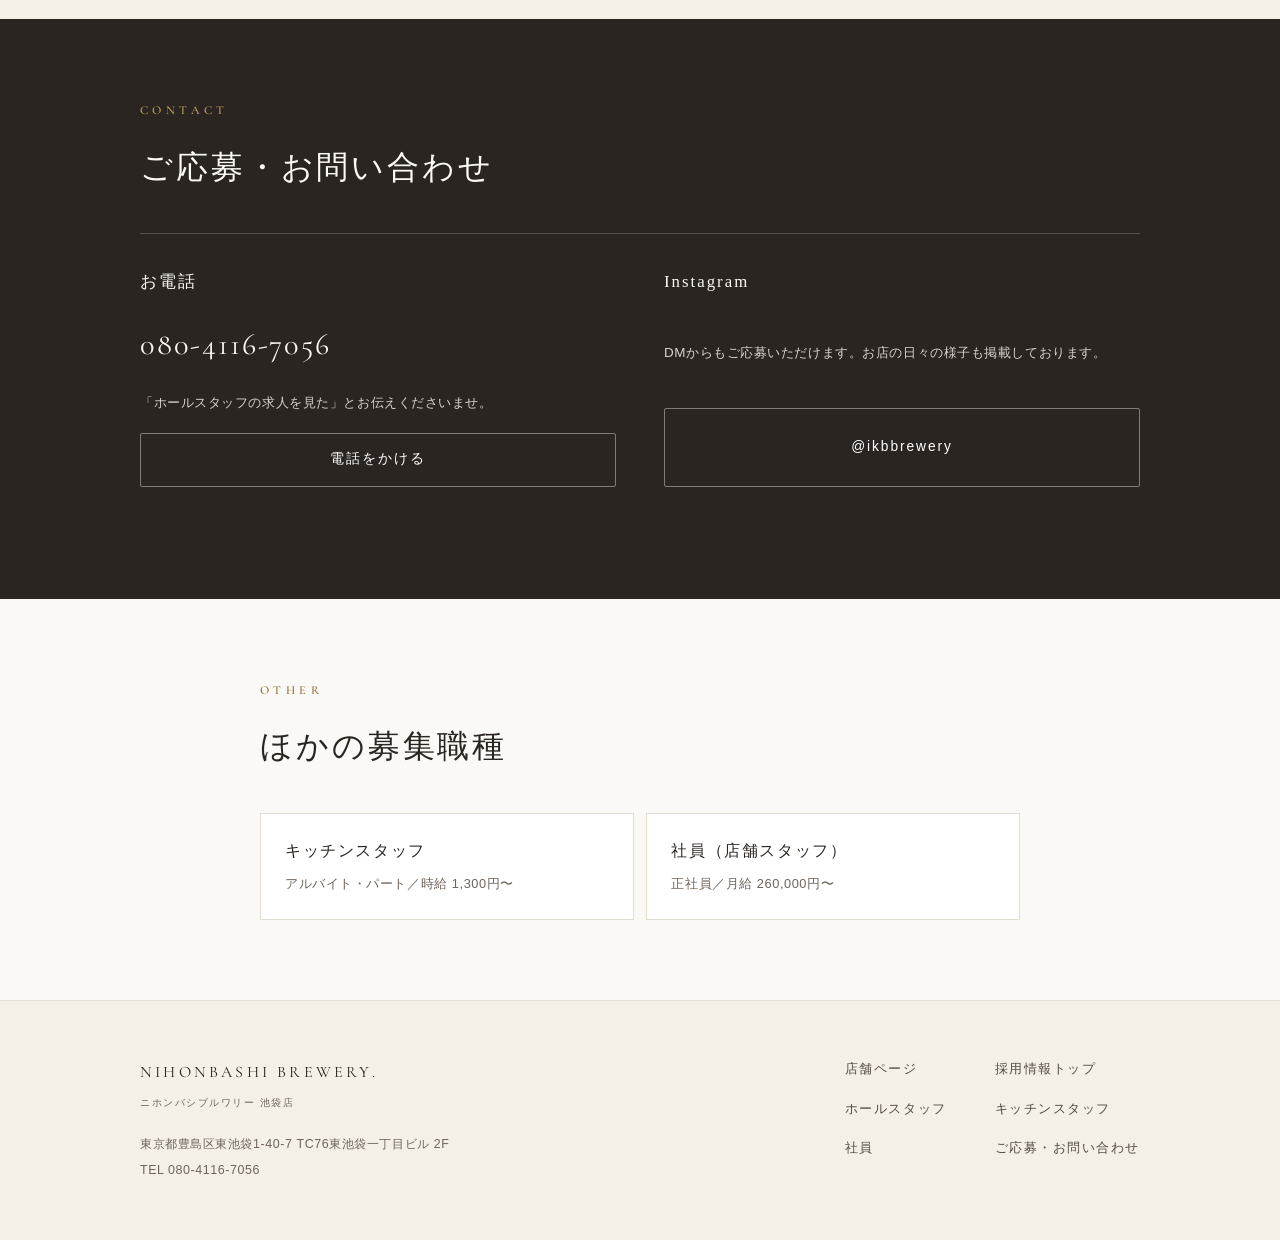
==== commit 6099142e: "Merge pull request #1 from bigbabyboy24-collab/feature/seo-foundation SEO基盤の整備（sitemap / robots / パン" ====
--- a/recruit-hall.html
+++ b/recruit-hall.html
@@ -85,6 +85,34 @@
 }
 </script>
 
+<!-- パンくずの構造化データ -->
+<script type="application/ld+json">
+{
+  "@context": "https://schema.org",
+  "@type": "BreadcrumbList",
+  "itemListElement": [
+    {
+      "@type": "ListItem",
+      "position": 1,
+      "name": "店舗ページ",
+      "item": "https://bigbabyboy24-collab.github.io/lp-test/"
+    },
+    {
+      "@type": "ListItem",
+      "position": 2,
+      "name": "採用情報",
+      "item": "https://bigbabyboy24-collab.github.io/lp-test/recruit.html"
+    },
+    {
+      "@type": "ListItem",
+      "position": 3,
+      "name": "ホールスタッフ",
+      "item": "https://bigbabyboy24-collab.github.io/lp-test/recruit-hall.html"
+    }
+  ]
+}
+</script>
+
 <style>
 :root {
   --paper:#FBF9F5; --paper-2:#F4F0E8; --white:#FFF; --line:#E4DED2; --line-2:#EFEAE0;
@@ -163,9 +191,7 @@
 .job-tag{padding:.3em 1em;background:var(--bronze-tint);border:1px solid var(--line);
   border-radius:999px;font-size:.76rem;letter-spacing:.08em;color:var(--bronze-deep)}
 .job-figure{overflow:hidden;aspect-ratio:16/9;background:var(--paper-2);margin-top:clamp(1.75rem,5vw,2.5rem)}
-.job-figure{position:relative}
 .job-figure img{width:100%;height:100%;object-fit:cover}
-.img-note{position:absolute;right:.6rem;bottom:.6rem;padding:.25em .8em;background:rgba(43,37,33,.62);border-radius:var(--r);font-size:.68rem;letter-spacing:.08em;color:#fff}
 
 .duty-list{display:grid;gap:.5rem;margin-top:1.5rem}
 .duty-list li{position:relative;padding-left:1.5rem;font-size:.92rem}
@@ -272,11 +298,8 @@
     </div>
     <p class="lead">ご案内からお会計まで、お客様と最も近い場所で働いていただく仕事です。</p>
 
-    <!-- ▼ 差し替え箇所：images/recruit-job-hall.jpg（1200×675 / 16:9）
-         現在は生成AIによるイメージ写真です。実在のスタッフではありません。 -->
     <figure class="job-figure">
-      <img src="images/recruit-job-hall.jpg" alt="ホールスタッフのイメージ" width="1200" height="675" loading="lazy" decoding="async">
-      <figcaption class="img-note">※ 写真はイメージです</figcaption>
+      <img src="images/recruit-2.jpg" alt="お客様の席でデザートを取り分けるホールスタッフの手元" width="1200" height="675" loading="lazy" decoding="async">
     </figure>
   </section>
 
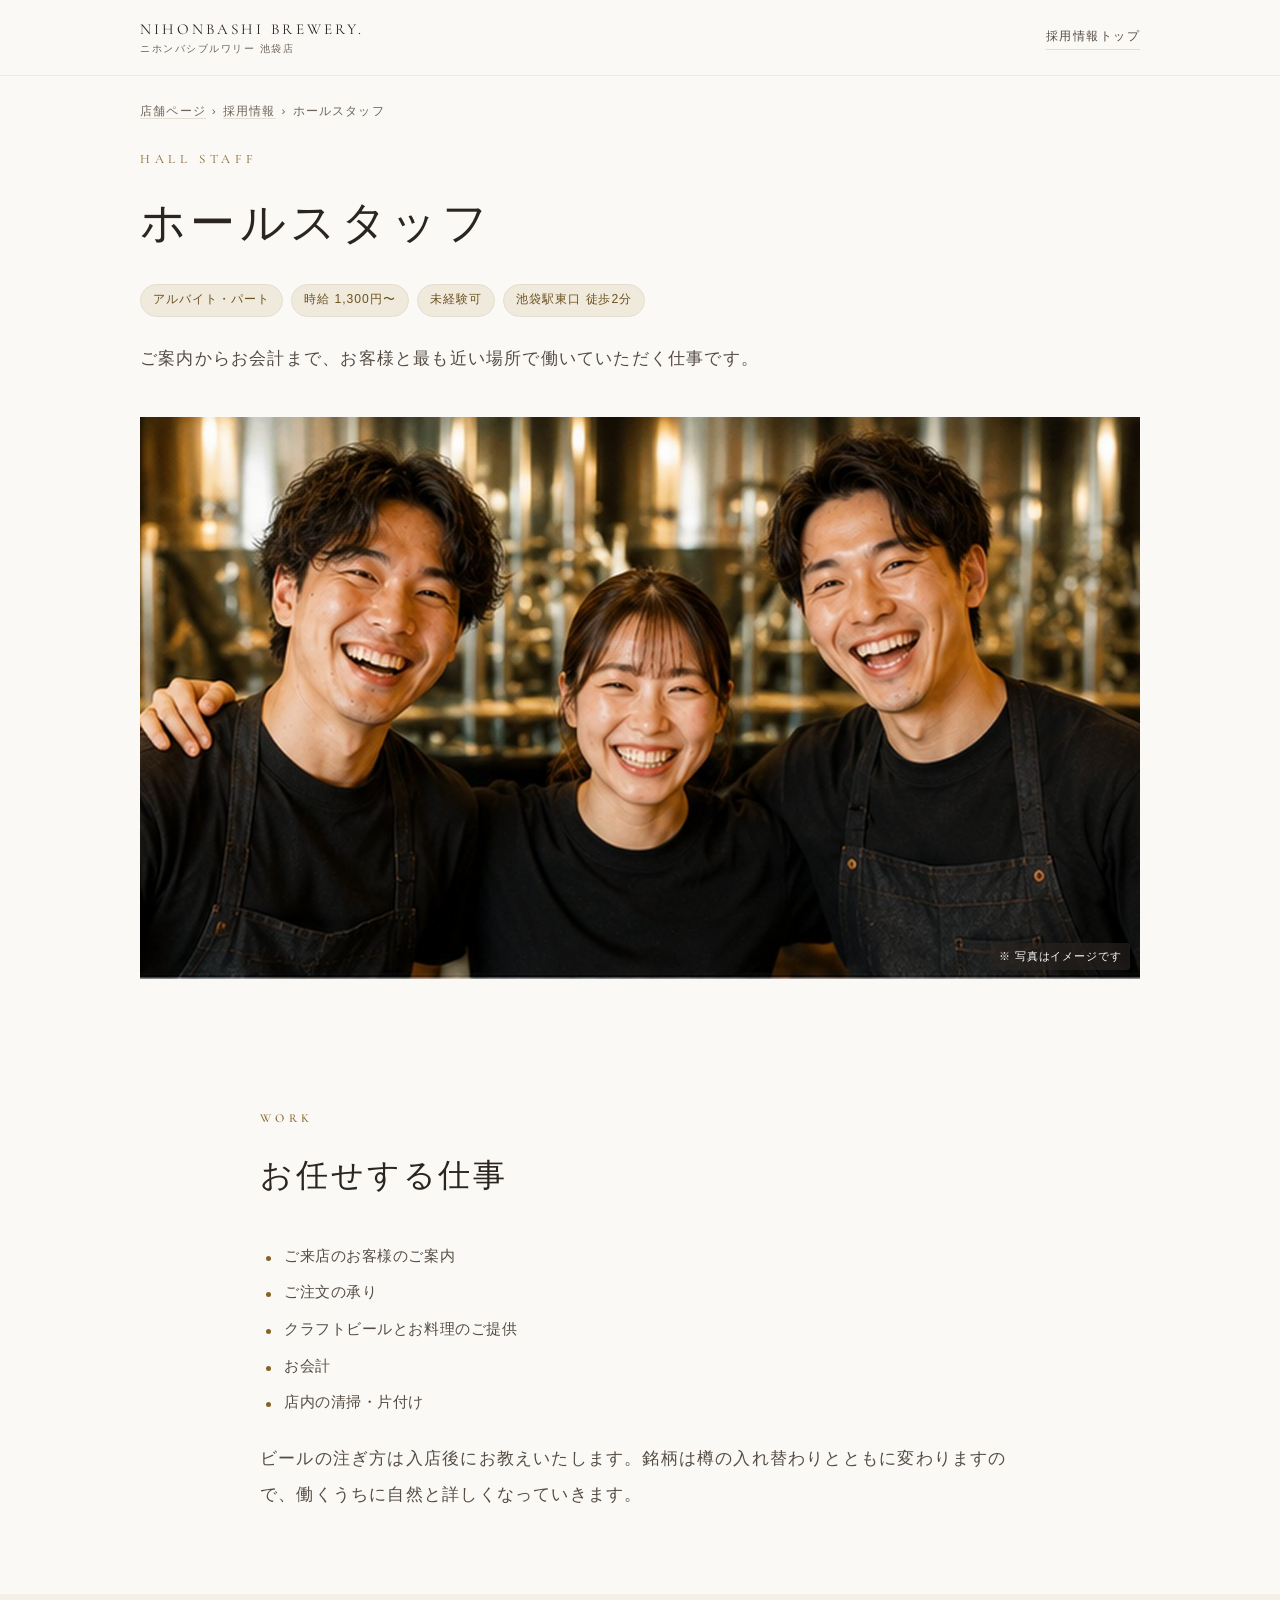
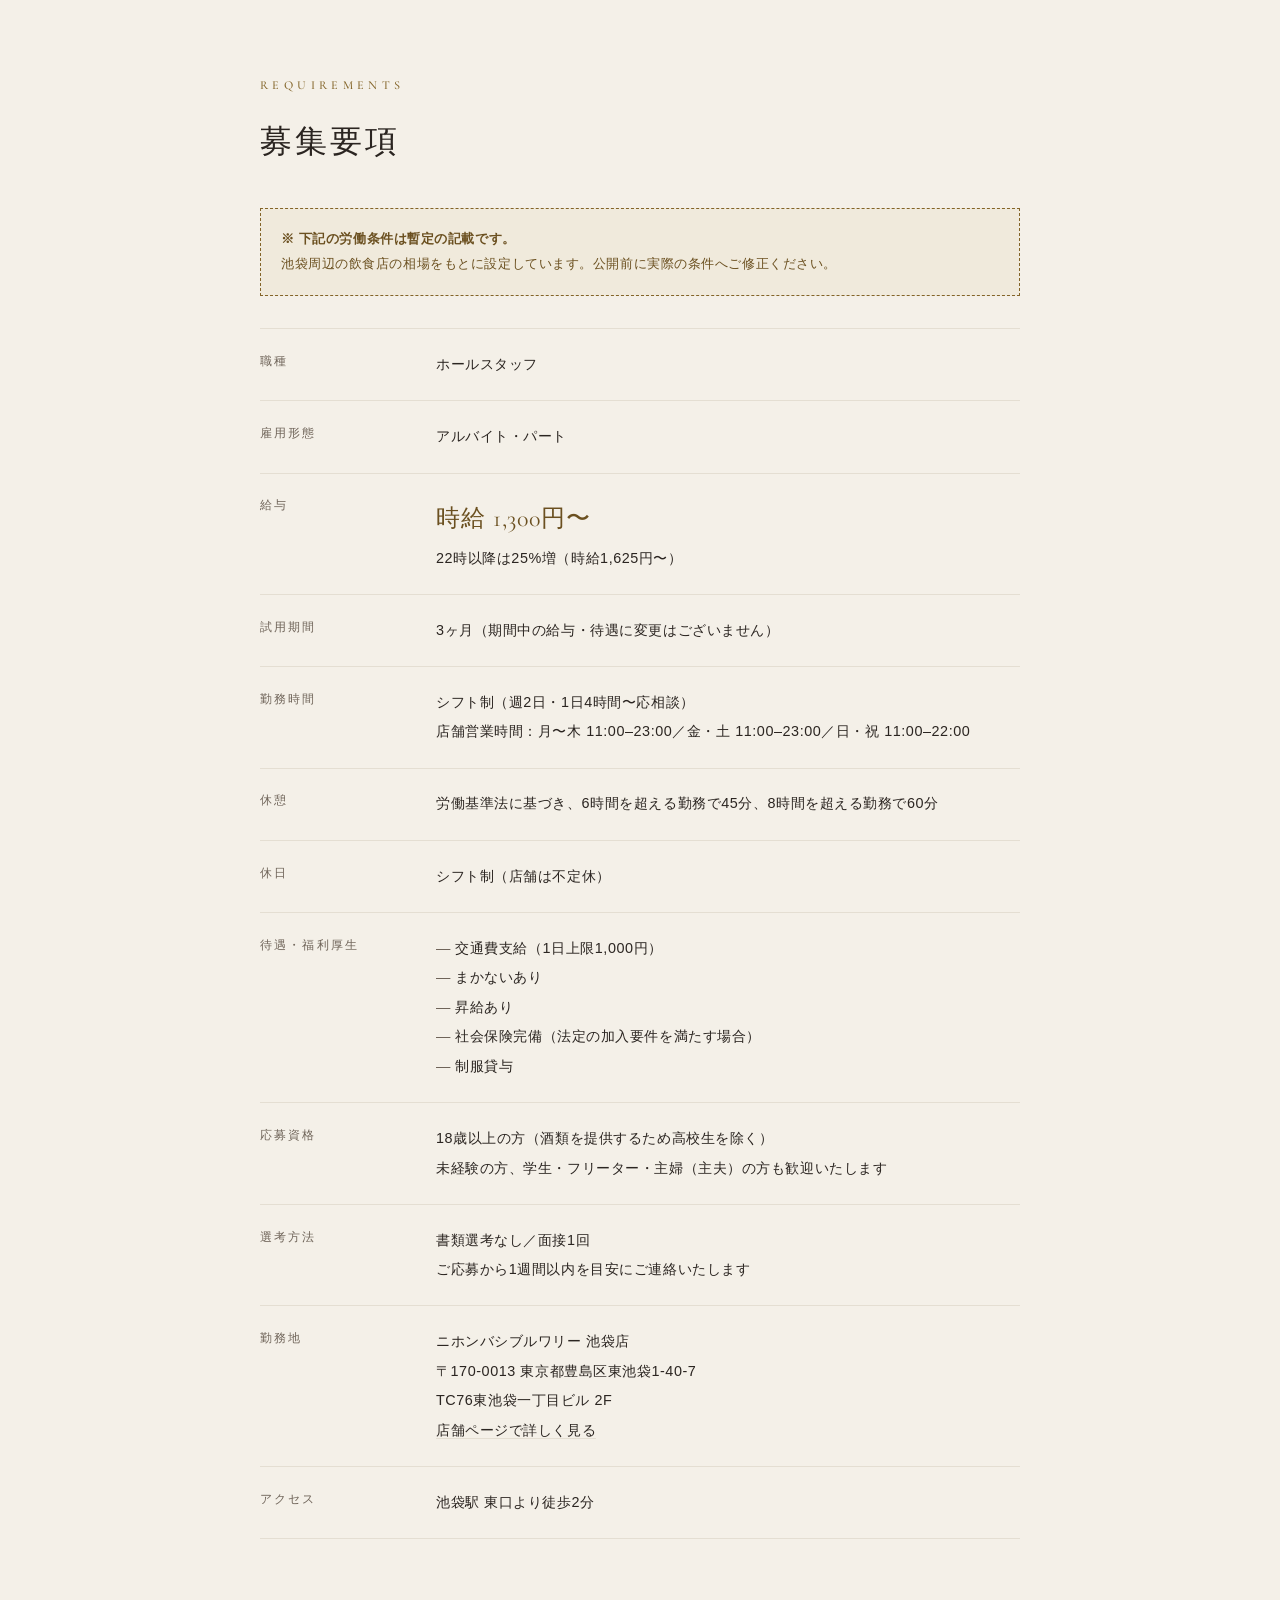
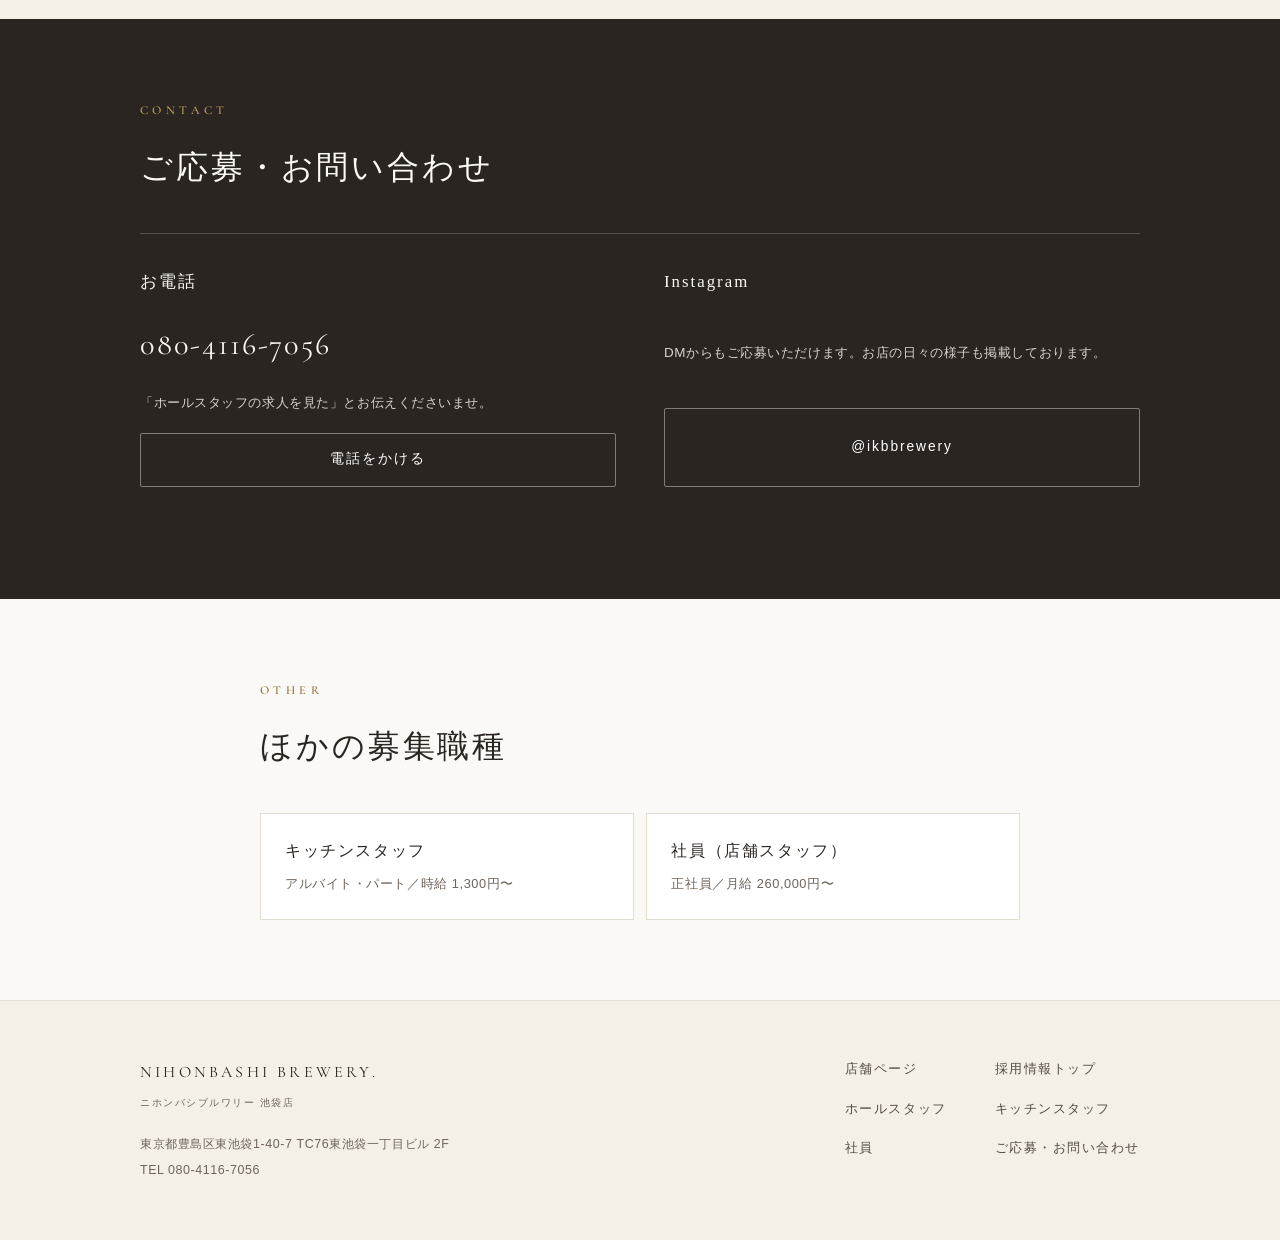
==== commit 46dab983: "Merge pull request #2 from bigbabyboy24-collab/feature/recruit-photos 採用ページの写真を求人フォルダの画像に差し替え（生成AIのイ" ====
--- a/recruit-hall.html
+++ b/recruit-hall.html
@@ -191,7 +191,9 @@
 .job-tag{padding:.3em 1em;background:var(--bronze-tint);border:1px solid var(--line);
   border-radius:999px;font-size:.76rem;letter-spacing:.08em;color:var(--bronze-deep)}
 .job-figure{overflow:hidden;aspect-ratio:16/9;background:var(--paper-2);margin-top:clamp(1.75rem,5vw,2.5rem)}
+.job-figure{position:relative}
 .job-figure img{width:100%;height:100%;object-fit:cover}
+.img-note{position:absolute;right:.6rem;bottom:.6rem;padding:.25em .8em;background:rgba(43,37,33,.62);border-radius:var(--r);font-size:.68rem;letter-spacing:.08em;color:#fff}
 
 .duty-list{display:grid;gap:.5rem;margin-top:1.5rem}
 .duty-list li{position:relative;padding-left:1.5rem;font-size:.92rem}
@@ -298,8 +300,11 @@
     </div>
     <p class="lead">ご案内からお会計まで、お客様と最も近い場所で働いていただく仕事です。</p>
 
+    <!-- ▼ 差し替え箇所：images/recruit-job-hall.jpg（1200×675 / 16:9）
+         現在は生成AIによるイメージ写真です。実在のスタッフではありません。 -->
     <figure class="job-figure">
-      <img src="images/recruit-2.jpg" alt="お客様の席でデザートを取り分けるホールスタッフの手元" width="1200" height="675" loading="lazy" decoding="async">
+      <img src="images/recruit-job-hall.jpg" alt="ホールスタッフのイメージ" width="1200" height="675" loading="lazy" decoding="async">
+      <figcaption class="img-note">※ 写真はイメージです</figcaption>
     </figure>
   </section>
 
